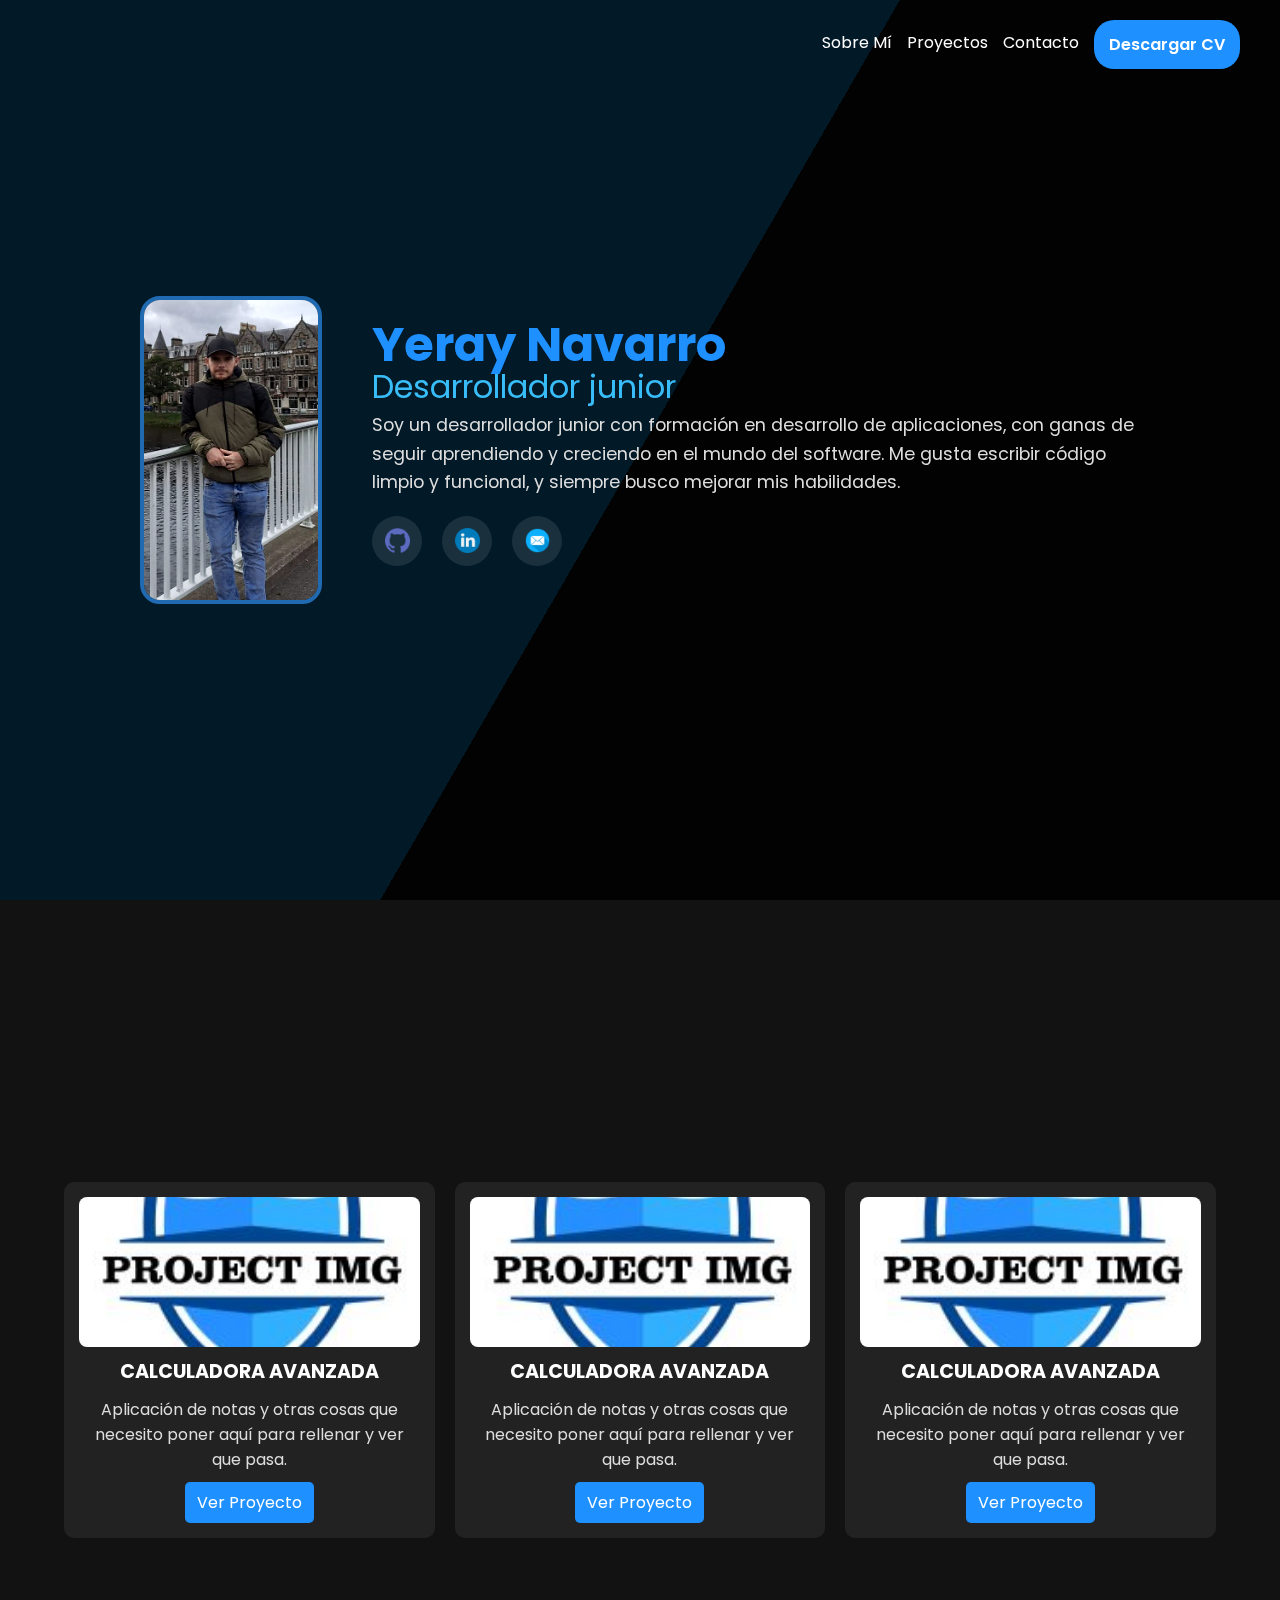
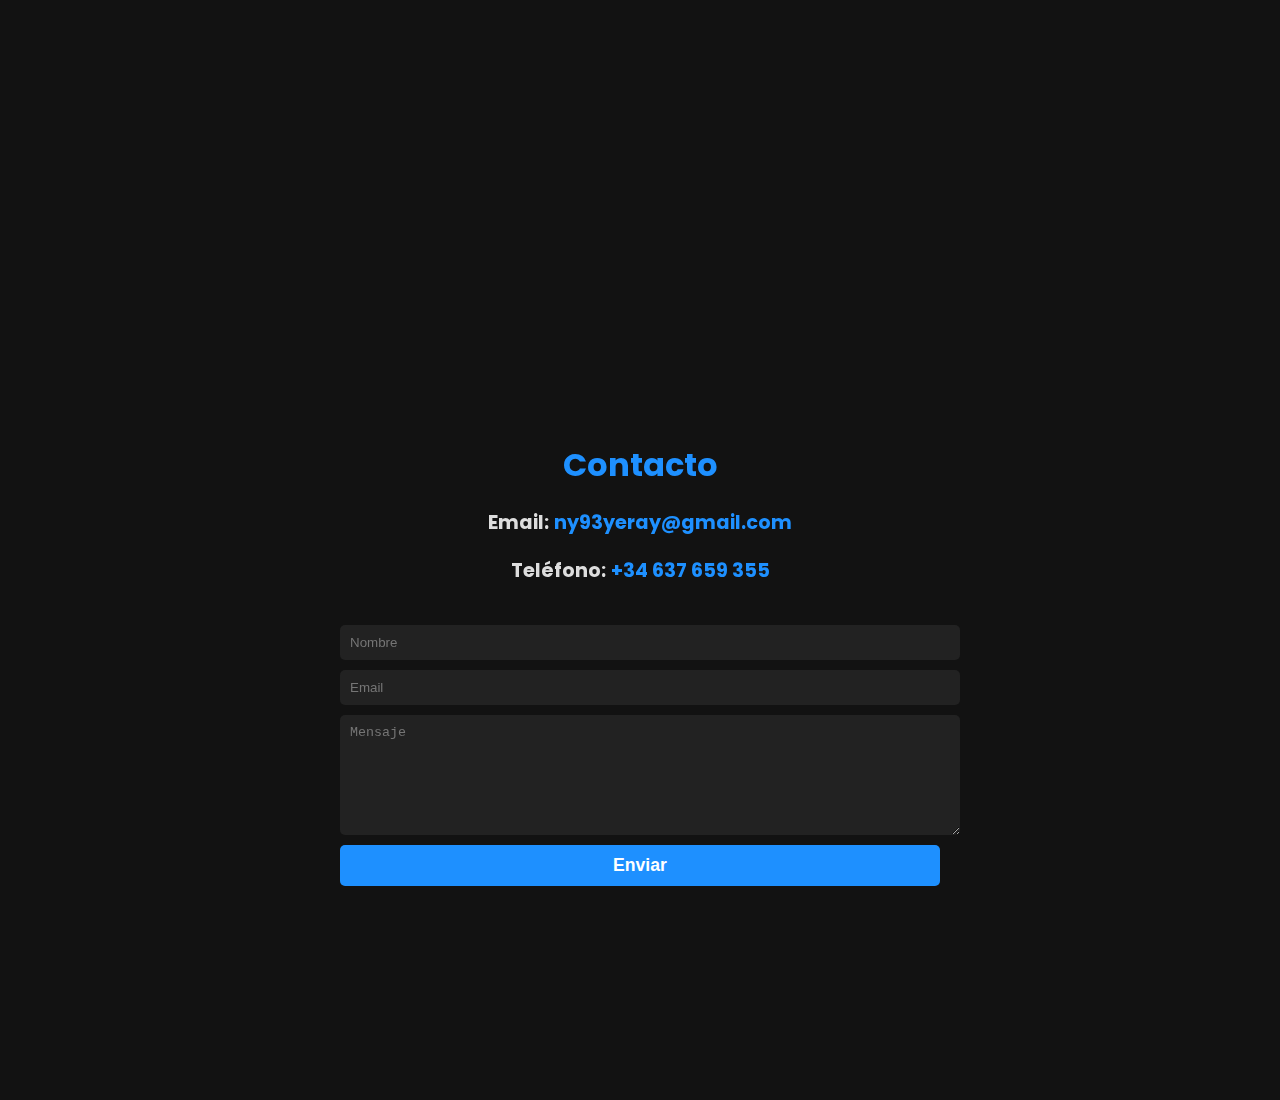
==== index.html @ 2572d560 "finalizada" ====
<!-- index.html -->
<!DOCTYPE html>
<html lang="es">
<head>
    <meta charset="UTF-8">
    <meta name="viewport" content="width=device-width, initial-scale=1.0">
    <title>Portafolio de Yeray</title>
    <link rel="stylesheet" href="styles.css">
</head>
<body>
    <!-- Menú Flotante -->
    <nav class="menu">
        <ul>
            <li><a href="#sobre" class="menu-link">Sobre Mí</a></li>
            <li><a href="#proyectos" class="menu-link">Proyectos</a></li>
            <li><a href="#contacto" class="menu-link">Contacto</a></li>
            <li>
                <a href="src/CV Yeray Navarro.pdf" target="_blank" class="cv-button">Descargar CV</a>
            </li>
        </ul>
    </nav>

    <!-- Sección Principal -->
    <section id="sobre" class="section">
        <div class="about-container">
            <img src="/img/foto-perfil.jpeg" alt="Foto de perfil" class="profile-pic">
            <div class="about-text">
                <h1 class="main-title">Yeray Navarro</h1>
                <h2 class="subtitle">Desarrollador junior</h2>
                <p class="description">Soy un desarrollador junior con formación en desarrollo de aplicaciones, con ganas de seguir aprendiendo y creciendo en el mundo del software. Me gusta escribir código limpio y funcional, y siempre busco mejorar mis habilidades.</p>
                <div class="social-links">
                    <a href="https://github.com/tuusuario" target="_blank"><img src="/img/github-icon.png" alt="GitHub"></a>
                    <a href="https://linkedin.com/in/tuusuario" target="_blank"><img src="/img/linkedin-icon.png" alt="LinkedIn"></a>
                    <a href="mailto:tuemail@example.com"><img src="/img/email-icon.png" alt="Email"></a>
                </div>
            </div>
        </div>
        <div class="bg"></div>
<div class="bg bg2"></div>
<div class="bg bg3"></div>
    </section>

    <section id="proyectos" class="section">
        <div class="projects-grid">
            <div class="project">
                <img src="/img/project.jpg" alt="Proyecto 2" class="project-img">
                <h2 class="project-title">CALCULADORA AVANZADA</h2>
                <p class="project-description">Aplicación de notas y otras cosas que necesito
                    poner aquí para rellenar y ver que pasa.
                </p>
                <a href="#" class="project-button">Ver Proyecto</a>
            </div>
            <div class="project">
                <img src="/img/project.jpg" alt="Proyecto 2" class="project-img">
                <h2 class="project-title">CALCULADORA AVANZADA</h2>
                <p class="project-description">Aplicación de notas y otras cosas que necesito
                    poner aquí para rellenar y ver que pasa.
                </p>
                <a href="#" class="project-button">Ver Proyecto</a>
            </div>
            <div class="project">
                <img src="/img/project.jpg" alt="Proyecto 2" class="project-img">
                <h2 class="project-title">CALCULADORA AVANZADA</h2>
                <p class="project-description">Aplicación de notas y otras cosas que necesito
                    poner aquí para rellenar y ver que pasa.
                </p>
                <a href="#" class="project-button">Ver Proyecto</a>
            </div>
            
        </div>
    </section>      
    <section id="contacto" class="section">
        <div class="contact-container">
            <div class="contact-info">
                <h2>Contacto</h2>
                <p><strong>Email:</strong> <a href="mailto:ny93yeray@gmail.com">ny93yeray@gmail.com</a></p>
                <p><strong>Teléfono:</strong> <a href="tel:+34600123456">+34 637 659 355</a></p>
            </div>
            <form action="https://formspree.io/f/mkgobdqn" method="POST" class="contact-form">
                <input type="text" name="name" placeholder="Nombre" required>
                <input type="email" name="email" placeholder="Email" required>
                <textarea name="message" placeholder="Mensaje" required></textarea>
                <button type="submit">Enviar</button>
            </form>
            
        </div>
    </section>
    

    <script src="script.js"></script>
</body>
</html>
---- styles.css ----
/* styles.css */
@import url('https://fonts.googleapis.com/css2?family=Poppins:wght@300;400;600&display=swap');

body {
    font-family: 'Poppins', sans-serif;
    background: #121212;
    color: white;
    margin: 0;
    scroll-behavior: smooth;
    height: 100vh;
    overflow: hidden;
}

.bg {
    animation:slide 9s ease-in-out infinite alternate;
    background-image: linear-gradient(-60deg, rgb(0, 0, 0) 50%, rgb(0, 26, 44) 50%);
    bottom:0;
    left:-50%;
    opacity:.5;
    position:fixed;
    right:-50%;
    top:0;
    z-index:-1;
  }
  
  .bg2 {
    animation-direction:alternate-reverse;
    animation-duration:16s;
  }
  
  .bg3 {
    animation-duration:20s;
  }

.container {
    height: 100vh;
    display: flex;
    flex-direction: column;
    scroll-snap-type: y mandatory;
    overflow-y: scroll;
}

.section {
    height: 100vh;
    display: flex;
    align-items: center;
    justify-content: center;
    flex-direction: column;
    scroll-snap-align: start;
    position: relative;
    overflow: hidden;
}

.menu {
    position: fixed;
    top: 20px;
    right: 20px;
    padding: 10px 20px;
    z-index: 100;
}
.menu ul {
    display: flex;
    gap: 15px;
    list-style: none;
    margin: 0;
    padding: 0;
}
.menu a {
    color: white;
    text-decoration: none;
    transition: color 0.3s;
    cursor: pointer;
}
.menu a:hover {
    color: #1e90ff;
}

.cv-button {
    background: #1e90ff;
    padding: 12px 15px;
    margin-top: -10px;
    border-radius: 20px;
    color: white;
    text-decoration: none;
    font-weight: 600;
    display: inline-flex;
    align-items: center;
    gap: 10px;
    transition: transform 0.3s ease-in-out;
}
.cv-button:hover {
    background: #0c70d3;
    transform: scale(1.05);
}

.about-container {
    display: flex;
    align-items: center;
    gap: 50px;
    max-width: 1000px;
    text-align: left;
    animation: fadeIn 1s ease-in-out;
}

.profile-pic {
    width: 240px;
    height: 300px;
    border-radius: 20px;
    object-fit: cover;
    border: 4px solid rgba(30, 144, 255, 0.7);
    transition: transform 0.3s ease-in-out, filter 0.3s;
    filter: grayscale(30%) contrast(1.2);
}

.profile-pic:hover {
    transform: scale(1.08);
    filter: grayscale(0%) contrast(1.4);
}

.about-text {
    text-align: left;
}

.about-text h1 {
    font-size: 3rem;
    margin-top: -25px;
    font-weight: 700;
    color: #1e90ff;
    animation: slideIn 3s ease-in-out;
}

.about-text h2 {
    font-size: 2rem;
    margin-top: -50px;
    font-weight: 400;
    color: #38bdf8;
    margin-bottom: 10px;
    animation: slideIn 3s ease-in-out;
}

.about-text p {
    font-size: 1.1rem;
    margin-top: -10px;
    color: #ddd;
    line-height: 1.6;
    animation: fadeIn 1.4s ease-in-out;
}

.social-links {
    display: flex;
    gap: 20px;
    margin-top: 20px;
}

.social-links a {
    display: inline-flex;
    align-items: center;
    justify-content: center;
    width: 50px;
    height: 50px;
    background: rgba(255, 255, 255, 0.1);
    border-radius: 50%;
    transition: background 0.3s, transform 0.3s;
}

.social-links a:hover {
    background: #1e90ff;
    transform: scale(1.1) rotate(360deg);
}

.social-links img {
    width: 25px;
}

@keyframes glowText {
    from {
        text-shadow: 0 0 10px #1e90ff;
    }
    to {
        text-shadow: 0 0 20px #38bdf8;
    }
}

@keyframes slideIn {
    from {
        transform: translateY(-20px);
        opacity: 0;
    }
    to {
        transform: translateY(0);
        opacity: 1;
    }
}

@keyframes fadeIn {
    from {
        opacity: 0;
    }
    to {
        opacity: 1;
    }
}

@keyframes slide {
    0% {
      transform:translateX(-25%);
    }
    100% {
      transform:translateX(25%);
    }
  }

.projects-grid {
    display: grid;
    grid-template-columns: repeat(3, 1fr);
    gap: 20px;
    width: 90%;
    max-width: 1200px;
    margin-top: 20px;
}

.project {
    background: #222;
    padding: 15px;
    border-radius: 10px;
    display: flex;
    flex-direction: column;
    align-items: center;
    justify-content: center;
    text-align: center;
    transition: transform 0.3s, box-shadow 0.3s;
}

.project:hover {
    transform: scale(1.05);
    box-shadow: 0 0 10px rgba(30, 144, 255, 0.7);
}

.project-img {
    width: 100%;
    max-height: 150px;
    object-fit: cover;
    border-radius: 8px;
}

.project-title {
    font-size: 1.2rem;
    font-weight: bold;
    margin-top: 10px;
    margin-bottom: 1px;
    color: #fff;
}


.project-description {
    margin: 10px 0;
    font-size: 1rem;
    color: #ddd;
}

.project-button {
    background: #1e90ff;
    color: white;
    padding: 8px 12px;
    border-radius: 5px;
    text-decoration: none;
    transition: background 0.3s ease-in-out;
}

.project-button:hover {
    background: #0c70d3;
}

.contact-container {
    display: flex;
    flex-direction: column;
    align-items: center;
    justify-content: center;
    text-align: center;
    width: 80%;
    max-width: 600px;
}

.contact-info {
    margin-bottom: 20px;
}

.contact-info h2 {
    font-size: 2rem;
    color: #1e90ff;
    margin-bottom: 10px;
}

.contact-info p {
    font-size: 1.2rem;
    color: #ddd;
}

.contact-info a {
    color: #1e90ff;
    text-decoration: none;
    font-weight: bold;
}

.contact-info a:hover {
    text-decoration: underline;
}

.contact-form {
    display: flex;
    flex-direction: column;
    gap: 10px;
    width: 100%;
}

.contact-form input, .contact-form textarea {
    padding: 10px;
    border: none;
    border-radius: 5px;
    background: #222;
    color: white;
    width: 100%;
}

.contact-form textarea {
    height: 100px;
}

.contact-form button {
    background: #1e90ff;
    padding: 10px;
    border: none;
    color: white;
    border-radius: 5px;
    cursor: pointer;
    font-size: 1.1rem;
    font-weight: bold;
}

.contact-form button:hover {
    background: #0c70d3;
}
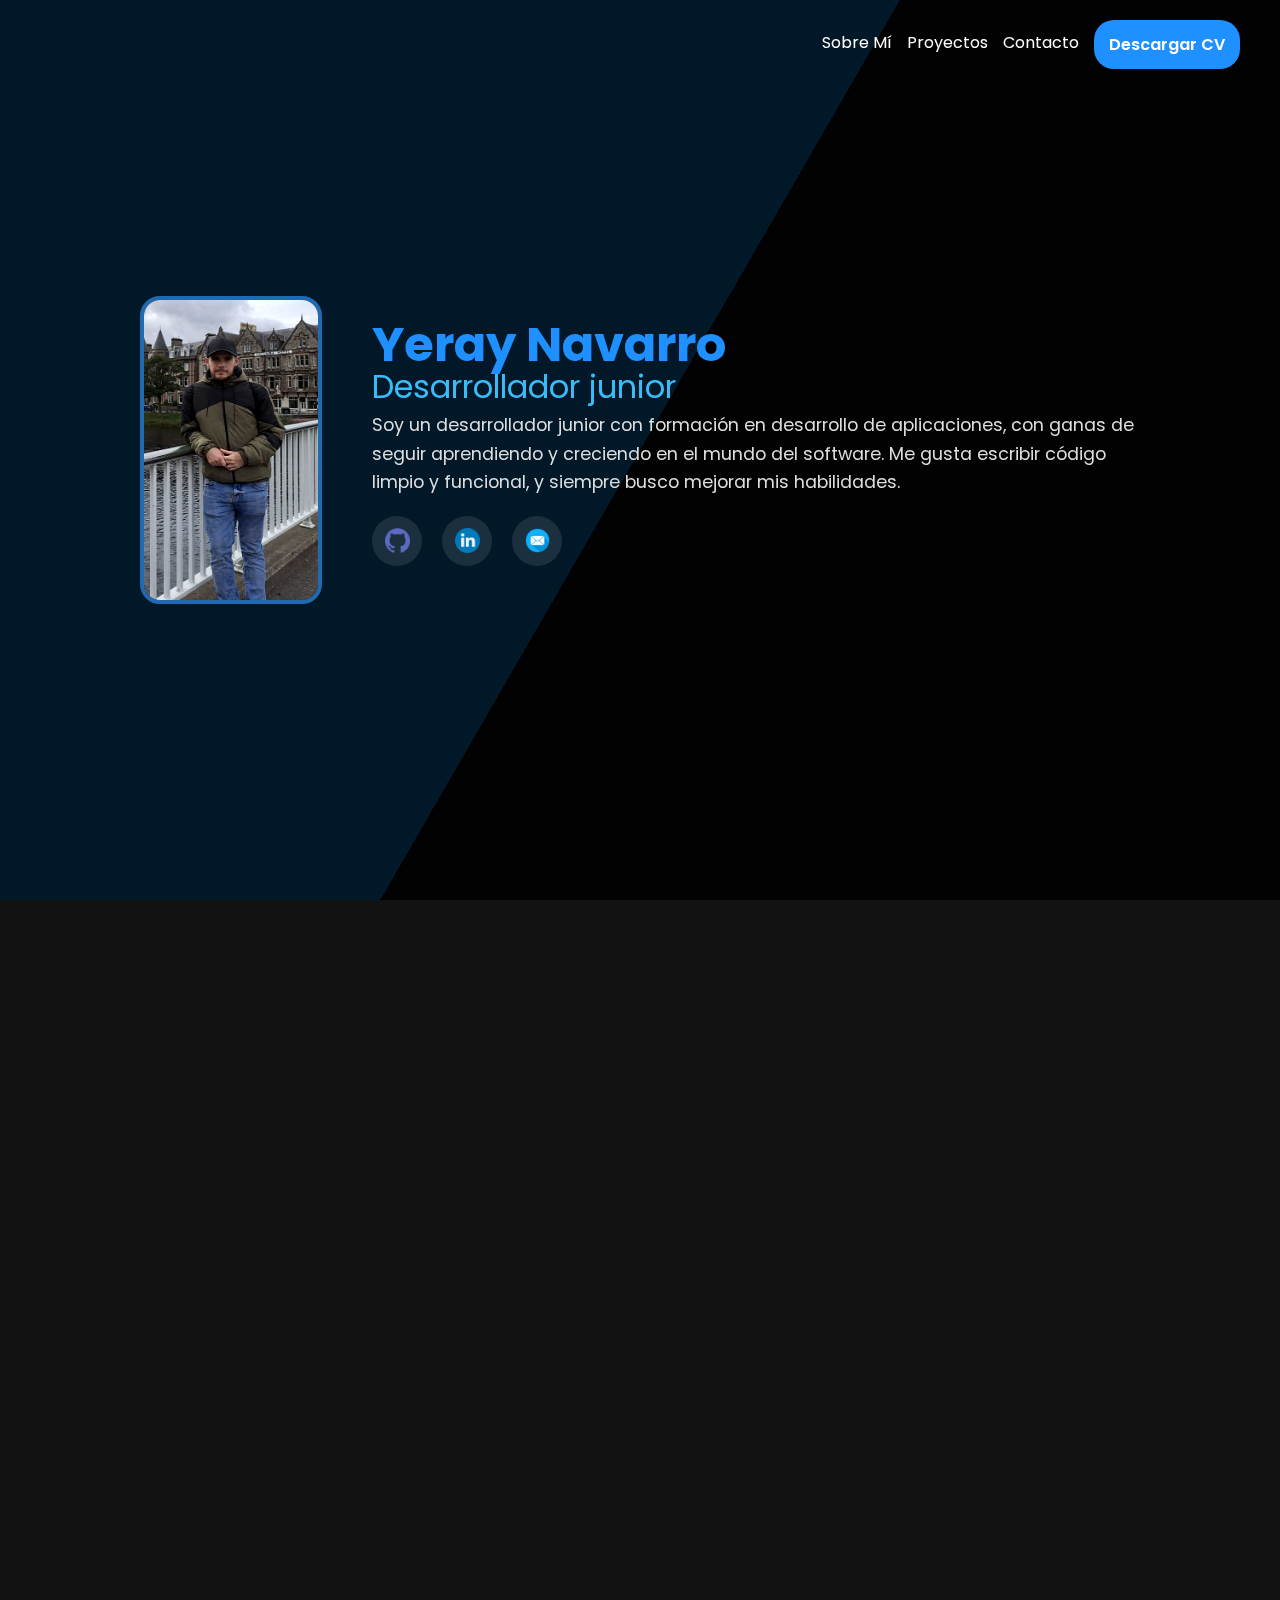
==== commit 4365dba9: "favicon" ====
--- a/index.html
+++ b/index.html
@@ -5,6 +5,7 @@
     <meta charset="UTF-8">
     <meta name="viewport" content="width=device-width, initial-scale=1.0">
     <title>Portafolio de Yeray</title>
+    <link rel="icon" type="image/x-icon" href="src/favicon.ico">
     <link rel="stylesheet" href="styles.css">
 </head>
 <body>
@@ -23,15 +24,15 @@
     <!-- Sección Principal -->
     <section id="sobre" class="section">
         <div class="about-container">
-            <img src="/img/foto-perfil.jpeg" alt="Foto de perfil" class="profile-pic">
+            <img src="img/foto-perfil.jpeg" alt="Foto de perfil" class="profile-pic">
             <div class="about-text">
                 <h1 class="main-title">Yeray Navarro</h1>
                 <h2 class="subtitle">Desarrollador junior</h2>
                 <p class="description">Soy un desarrollador junior con formación en desarrollo de aplicaciones, con ganas de seguir aprendiendo y creciendo en el mundo del software. Me gusta escribir código limpio y funcional, y siempre busco mejorar mis habilidades.</p>
                 <div class="social-links">
-                    <a href="https://github.com/tuusuario" target="_blank"><img src="/img/github-icon.png" alt="GitHub"></a>
-                    <a href="https://linkedin.com/in/tuusuario" target="_blank"><img src="/img/linkedin-icon.png" alt="LinkedIn"></a>
-                    <a href="mailto:tuemail@example.com"><img src="/img/email-icon.png" alt="Email"></a>
+                    <a href="https://github.com/YerayN" target="_blank"><img src="img/github-icon.png" alt="GitHub"></a>
+                    <a href="https://www.linkedin.com/in/yeray-navarro-0195a934a/" target="_blank"><img src="img/linkedin-icon.png" alt="LinkedIn"></a>
+                    <a href="mailto:ny93yeray@gmail.com"><img src="img/email-icon.png" alt="Email"></a>
                 </div>
             </div>
         </div>
@@ -43,7 +44,7 @@
     <section id="proyectos" class="section">
         <div class="projects-grid">
             <div class="project">
-                <img src="/img/project.jpg" alt="Proyecto 2" class="project-img">
+                <img src="img/project.jpg" alt="Proyecto 2" class="project-img">
                 <h2 class="project-title">CALCULADORA AVANZADA</h2>
                 <p class="project-description">Aplicación de notas y otras cosas que necesito
                     poner aquí para rellenar y ver que pasa.
@@ -51,7 +52,7 @@
                 <a href="#" class="project-button">Ver Proyecto</a>
             </div>
             <div class="project">
-                <img src="/img/project.jpg" alt="Proyecto 2" class="project-img">
+                <img src="img/project.jpg" alt="Proyecto 2" class="project-img">
                 <h2 class="project-title">CALCULADORA AVANZADA</h2>
                 <p class="project-description">Aplicación de notas y otras cosas que necesito
                     poner aquí para rellenar y ver que pasa.
@@ -59,7 +60,7 @@
                 <a href="#" class="project-button">Ver Proyecto</a>
             </div>
             <div class="project">
-                <img src="/img/project.jpg" alt="Proyecto 2" class="project-img">
+                <img src="img/project.jpg" alt="Proyecto 2" class="project-img">
                 <h2 class="project-title">CALCULADORA AVANZADA</h2>
                 <p class="project-description">Aplicación de notas y otras cosas que necesito
                     poner aquí para rellenar y ver que pasa.
--- a/styles.css
+++ b/styles.css
@@ -340,3 +340,22 @@
 .contact-form button:hover {
     background: #0c70d3;
 }
+
+/* Scroll Snap solo en PC */
+@media screen and (min-width: 769px) {
+    html, body {
+        height: 100vh;
+        overflow: hidden; /* Evita el desplazamiento libre */
+    }
+
+    .container {
+        scroll-snap-type: y mandatory;
+        overflow-y: scroll;
+        height: 100vh;
+    }
+
+    .section {
+        scroll-snap-align: start;
+        height: 100vh;
+    }
+}